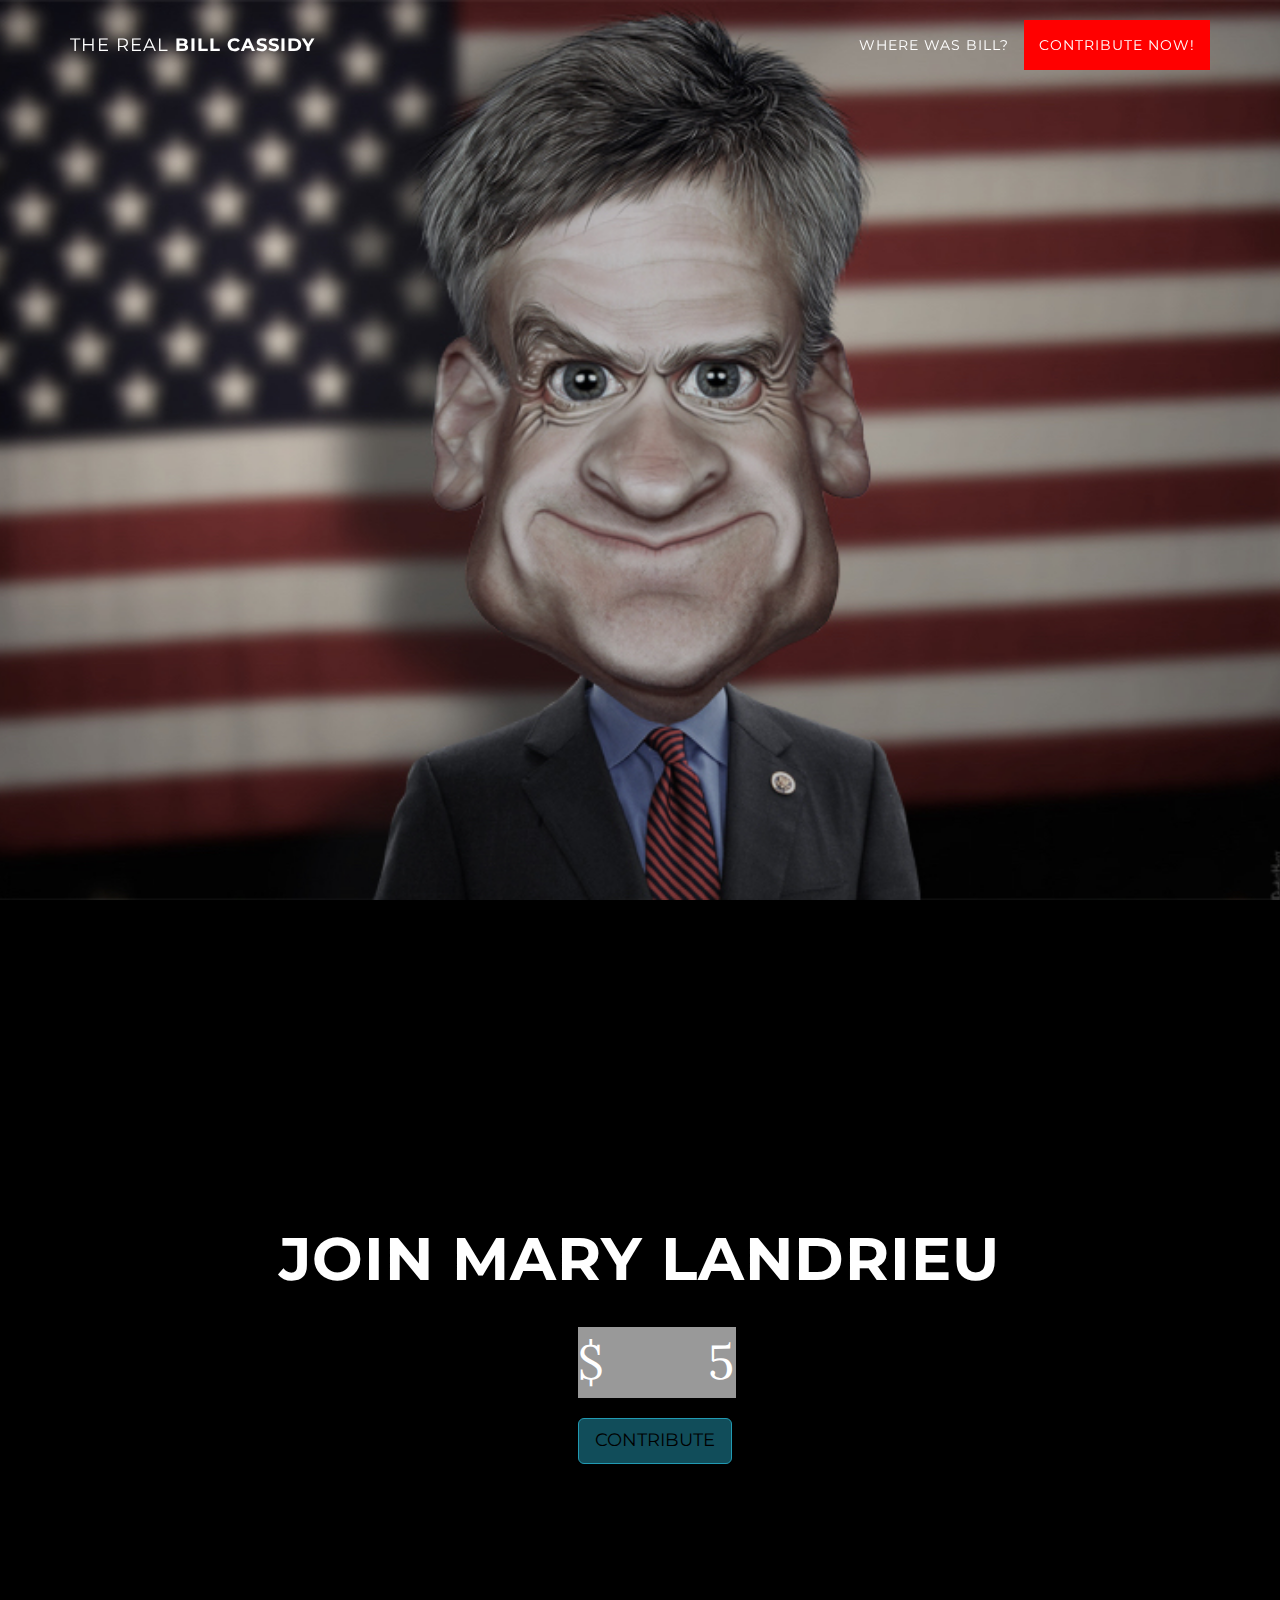
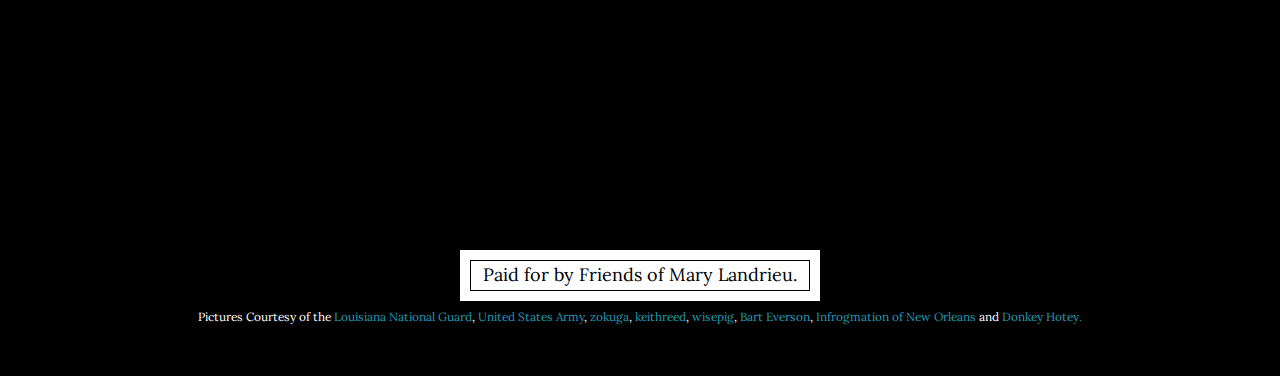
==== ad.html @ e8b5c159 "stuff for video ad" ====
<!DOCTYPE html>
<html lang="en">

<head>

    <meta charset="utf-8">
    <meta http-equiv="X-UA-Compatible" content="IE=edge">
    <meta name="viewport" content="width=device-width, initial-scale=1">
    <meta name="description" content="">
    <meta name="author" content="">

    <title>Bill Cassidy for Senate</title>

		<!-- Twitter Card -->
		<meta name="twitter:card" content="summary_large_image">
		<meta name="twitter:title" content="Where Was Bill?">
		<meta name="twitter:site" content="@WhereWasBill">
		<meta name="twitter:creator" content="@MaryLandrieu">
		<meta name="twitter:description" content="When Louisiana needed someone to stand up for it in Washington… when it needed someone to fight for it… Where was Bill?">
		<meta name="twitter:image:src" content="http://wherewasbill.com/img/front-bg.jpg">


		<!-- Facebook OG Info -->
		<meta name="og:url" content="http://wherewasbill.com/">
		<meta name="og:title" content="Where was Bill?">
		<meta name="og:description" content="When Louisiana needed someone to stand up for it in Washington… when it needed someone to fight for it… Where was Bill?">
		<meta name="og:image" content="http://wherewasbill.com/img/front-bg.jpg">
		<meta name="og:site_name" content="Where Was Bill?">
		<meta name="og:locale" content="en_US">
		<meta name="og:publisher" content="https://www.facebook.com/senatorlandrieu">
		<meta name="og:author" content="https://www.facebook.com/senatorlandrieu">


    <!-- Bootstrap Core CSS -->
    <link href="css/bootstrap.min.css" rel="stylesheet">

    <!-- Custom CSS -->
    <link href="css/grayscale.css" rel="stylesheet">

    <!-- Custom Fonts -->
    <link href="font-awesome-4.1.0/css/font-awesome.min.css" rel="stylesheet" type="text/css">
    <link href="http://fonts.googleapis.com/css?family=Lora:400,700,400italic,700italic" rel="stylesheet" type="text/css">
    <link href="http://fonts.googleapis.com/css?family=Montserrat:400,700" rel="stylesheet" type="text/css">

    <!-- HTML5 Shim and Respond.js IE8 support of HTML5 elements and media queries -->
    <!-- WARNING: Respond.js doesn't work if you view the page via file:// -->
    <!--[if lt IE 9]>
        <script src="https://oss.maxcdn.com/libs/html5shiv/3.7.0/html5shiv.js"></script>
        <script src="https://oss.maxcdn.com/libs/respond.js/1.4.2/respond.min.js"></script>
    <![endif]-->

</head>

<body id="page-top" data-spy="scroll" data-target=".navbar-fixed-top">
	<!-- Google Tag Manager -->
	<noscript><iframe src="//www.googletagmanager.com/ns.html?id=GTM-KGL93G"
	height="0" width="0" style="display:none;visibility:hidden"></iframe></noscript>
	<script>(function(w,d,s,l,i){w[l]=w[l]||[];w[l].push({'gtm.start':
	new Date().getTime(),event:'gtm.js'});var f=d.getElementsByTagName(s)[0],
	j=d.createElement(s),dl=l!='dataLayer'?'&l='+l:'';j.async=true;j.src=
	'//www.googletagmanager.com/gtm.js?id='+i+dl;f.parentNode.insertBefore(j,f);
	})(window,document,'script','dataLayer','GTM-KGL93G');</script>
	<!-- End Google Tag Manager -->
<script>
  (function(i,s,o,g,r,a,m){i['GoogleAnalyticsObject']=r;i[r]=i[r]||function(){
  (i[r].q=i[r].q||[]).push(arguments)},i[r].l=1*new Date();a=s.createElement(o),
  m=s.getElementsByTagName(o)[0];a.async=1;a.src=g;m.parentNode.insertBefore(a,m)
  })(window,document,'script','//www.google-analytics.com/analytics.js','ga');

  ga('create', 'UA-56387790-1', 'auto');
  ga('send', 'pageview');

</script>
    <!-- Navigation -->
    <nav class="navbar navbar-custom navbar-fixed-top" role="navigation">
        <div class="container">
            <div class="navbar-header">
                <button type="button" class="navbar-toggle" data-toggle="collapse" data-target=".navbar-main-collapse">
                    <i class="fa fa-bars"></i>
                </button>
                <a class="navbar-brand page-scroll" href="#page-top">
                      <span class="light">The Real</span> Bill Cassidy
                </a>
            </div>

            <!-- Collect the nav links, forms, and other content for toggling -->
            <div class="collapse navbar-collapse navbar-right navbar-main-collapse">
                <ul class="nav navbar-nav">
                    <!-- Hidden li included to remove active class from about link when scrolled up past about section -->
                    <li class="hidden">
                        <a href="#page-top"></a>
                    </li>
										<li>
											<a class="issue-link" href="http://wherewasbill.com/">Where Was Bill?</a>
                    <li>
                        <a class="page-scroll donate-nav" href="#signup-donate">Contribute Now!</a>
                    </li>
                </ul>
            </div>
            <!-- /.navbar-collapse -->
        </div>
        <!-- /.container -->
    </nav>

    <!-- Intro Header -->
    <header class="intro photo-section front-section fullscreen-ad">
        <div class="photo-body">
            <div class="container">
                <div class="row">
                    <div class="col-md-8 col-md-offset-2">
											<div id="ytplayer"></div>
                    </div>
                </div>
            </div>
        </div>
    </header>
		
    <!-- With Mary Section -->
    <section id="signup-donate" class="container content-section text-center signup-section photo-section">
			<div class="row photo-body">
				<div class="col-lg-8 col-lg-offset-2">
					<h2>Join Mary Landrieu</h2>
					<ul class="list-inline banner-social-buttons">
						<li class="donate"><form action="https://secure.actblue.com/contribute/page/nov2014" method="get"><input type="hidden" name="refcode" value="wwb"><input type="hidden" name="refcode2" value="wwb-home">
							<ol>
								 <fieldset>
					       <li class="dollahbill">$</li>         
						       <li class="amount">
						           <label for="donation-amount">
						             <span class="hide">Donation Amount <abbr title="required">*</abbr></span>
						           </label>
						           <input class="required" id="donation-amount" name="amount" type="tel" pattern="\d*" value="5">
						       </li>
								 </fieldset>
					       <li class="donatebutton"><button class="btn btn-default btn-lg">CONTRIBUTE</button></li>            
					    </ol>
							</form>
						</li>
					</ul>
			</div>
		</div>
	</section>

    <!-- Footer -->
    <footer>
        <div class="container text-center">
						<div id="paidfor">
	            <p>Paid for by Friends of Mary Landrieu.</p>
						</div>
						<small>Pictures Courtesy of the <a rel="nofollow" href="https://farm9.staticflickr.com/8444/7900395196_53019ffa9b_o.jpg">Louisiana National Guard</a>, <a rel="nofollow" href="https://www.flickr.com/photos/familymwr/5285851407">United States Army</a>, <a rel="nofollow" href="https://www.flickr.com/photos/zokuga/6201725514">zokuga</a>, <a rel="nofollow" href="https://www.flickr.com/photos/keithreed01/6977297594">keithreed</a>, <a href="https://www.flickr.com/photos/wisepig/13365857543/in/photostream/">wisepig</a>, <a rel="nofollow" href="https://www.flickr.com/photos/editor/1252393940">Bart Everson</a>, <a rel="nofollow" href="https://www.flickr.com/photos/infrogmation/7522922808/in/set-72157630437076450">Infrogmation of New Orleans</a> and <a rel="nofollow" href="https://www.flickr.com/photos/donkeyhotey/14720652918">Donkey Hotey.</a></small>
        </div>
    </footer>

    <!-- jQuery Version 1.11.0 -->
    <script src="js/jquery-1.11.0.js"></script>

    <!-- Bootstrap Core JavaScript -->
    <script src="js/bootstrap.min.js"></script>

    <!-- Plugin JavaScript -->
    <script src="js/jquery.easing.min.js"></script>

    <!-- Custom Theme JavaScript -->
    <script src="js/grayscale.js"></script>

</body>

</html>
---- css/grayscale.css ----
/*!
 * Start Bootstrap - Grayscale Bootstrap Theme (http://startbootstrap.com)
 * Code licensed under the Apache License v2.0.
 * For details, see http://www.apache.org/licenses/LICENSE-2.0.
 */

body {
    width: 100%;
    height: 100%;
    font-family: Lora,"Helvetica Neue",Helvetica,Arial,sans-serif;
    color: #fff;
    background-color: #000;
}

html {
    width: 100%;
    height: 100%;
}

h1,
h2,
h3,
h4,
h5,
h6 {
    margin: 0 0 35px;
    text-transform: uppercase;
    font-family: Montserrat,"Helvetica Neue",Helvetica,Arial,sans-serif;
    font-weight: 700;
    letter-spacing: 1px;
}

p {
    margin: 0 0 25px;
    font-size: 18px;
    line-height: 1.5;
}

@media(min-width:767px) {
    p {
        margin: 0 0 35px;
        font-size: 18px;
        line-height: 1.6;
    }
}

a {
    color: #219ab3;
    -webkit-transition: all .2s ease-in-out;
    -moz-transition: all .2s ease-in-out;
    transition: all .2s ease-in-out;
}

a:hover,
a:focus {
    text-decoration: none;
    color: #11505d;
}

.light {
    font-weight: 400;
}

.navbar-custom {
    margin-bottom: 0;
    border-bottom: 1px solid rgba(255,255,255,.3);
    text-transform: uppercase;
    font-family: Montserrat,"Helvetica Neue",Helvetica,Arial,sans-serif;
    background-color: #000;
}

.navbar-custom .navbar-brand {
    font-weight: 700;
}

.navbar-custom .navbar-brand:focus {
    outline: 0;
}

.navbar-custom .navbar-brand .navbar-toggle {
    padding: 4px 6px;
    font-size: 16px;
    color: #fff;
}

.navbar-custom .navbar-brand .navbar-toggle:focus,
.navbar-custom .navbar-brand .navbar-toggle:active {
    outline: 0;
}

.navbar-custom a {
    color: #fff;
}

.navbar-custom .nav li.active {
    outline: nonte;
    background-color: rgba(255,255,255,.3);
}

.navbar-custom .nav li a {
    -webkit-transition: background .3s ease-in-out;
    -moz-transition: background .3s ease-in-out;
    transition: background .3s ease-in-out;
}

.navbar-custom .nav li a:hover,
.navbar-custom .nav li a:focus,
.navbar-custom .nav li a.active {
    outline: 0;
    background-color: rgba(255,255,255,.3);
}

.dropdown-menu a, .dropdown-menu {
  background-color: #bbb;	
}

.donate-nav { background-color:#f00;}

@media(min-width:767px) {
    .navbar {
        padding: 20px 0;
        border-bottom: 0;
        letter-spacing: 1px;
        background: 0 0;
        -webkit-transition: background .5s ease-in-out,padding .5s ease-in-out;
        -moz-transition: background .5s ease-in-out,padding .5s ease-in-out;
        transition: background .5s ease-in-out,padding .5s ease-in-out;
    }

    .top-nav-collapse {
        padding: 0;
        background-color: #000;
    }

    .navbar-custom.top-nav-collapse {
        border-bottom: 1px solid rgba(255,255,255,.3);
    }
}

.photo-section, .photo-background{ 
  display: table;
  width: 100%;
  height: auto;
  padding: 100px 0;
  text-align: center;
  color: #fff;
  background-color: #000;
  -webkit-background-size: cover;
  -moz-background-size: cover;
  background-size: cover;
  -o-background-size: cover;
}

.photo-section .photo-body {
    display: table-cell;
    vertical-align: middle;
}

.brand-heading, .photo-section h2 {
    font-size: 40px;
}


.intro-text, .mary-text, .bill-text {
  font-size: 18px;
}

.mary-text, .bill-text {
	font-size: 26px;
}

.intro {
	padding-top:100px;
}

@media(min-width:767px) {
		.intro .intro-text {
				width:740px;
		}

    .intro, .photo-section {
        height: 100%;
        padding: 0;
    }

    .brand-heading, .photo-section h2 {
        font-size: 60px;
    }

		h1.brand-heading {
			font-size: 100px;
		}

		.intro-text {
        font-size: 25px;
    }
		
		.mary-text, .bill-text {
			font-size: 36px;
		}

}

.btn-circle {
    width: 70px;
    height: 70px;
    margin-top: 15px;
    padding: 7px 16px;
    border: 2px solid #fff;
    border-radius: 35px;
    font-size: 40px;
    color: #fff;
    background: 0 0;
    -webkit-transition: background .3s ease-in-out;
    -moz-transition: background .3s ease-in-out;
    transition: background .3s ease-in-out;
}

.btn-circle:hover,
.btn-circle:focus {
    outline: 0;
    color: #fff;
    background: rgba(255,255,255,.1);
}

.btn-circle i.animated {
    -webkit-transition-property: -webkit-transform;
    -webkit-transition-duration: 1s;
    -moz-transition-property: -moz-transform;
    -moz-transition-duration: 1s;
}

.btn-circle:hover i.animated {
    -webkit-animation-name: pulse;
    -moz-animation-name: pulse;
    -webkit-animation-duration: 1.5s;
    -moz-animation-duration: 1.5s;
    -webkit-animation-iteration-count: infinite;
    -moz-animation-iteration-count: infinite;
    -webkit-animation-timing-function: linear;
    -moz-animation-timing-function: linear;
}

@-webkit-keyframes pulse {    
    0 {
        -webkit-transform: scale(1);
        transform: scale(1);
    }

    50% {
        -webkit-transform: scale(1.2);
        transform: scale(1.2);
    }

    100% {
        -webkit-transform: scale(1);
        transform: scale(1);
    }
}

@-moz-keyframes pulse {    
    0 {
        -moz-transform: scale(1);
        transform: scale(1);
    }

    50% {
        -moz-transform: scale(1.2);
        transform: scale(1.2);
    }

    100% {
        -moz-transform: scale(1);
        transform: scale(1);
    }
}

.content-section {
    padding-top: 100px;
}

.women-section {
	background: url(../img/women-bg.jpg) no-repeat center center scroll;
}

.front-section {
	background: url(../img/front-bg.jpg) no-repeat center center scroll;
}

.onepercent-section {
	background: url(../img/onepercent-bg.jpg) no-repeat center center scroll;
}

.vets-section,.veterans-section {
	background: url(../img/vets-bg.jpg) no-repeat center center scroll;
}

.seniors-section {
	background: url(../img/seniors-bg.jpg) no-repeat center center scroll;
}

.levee-section {
	background: url(../img/levee-bg.jpg) no-repeat center center scroll;
}

.energy-section {
	background: url(../img/energy-bg.jpg) no-repeat center center scroll;
}

.education-section {
	background: url(../img/education-bg.jpg) no-repeat center center scroll;
}

.mary-levee {
    background: url(../img/mary-levee-bg.jpg) no-repeat center center scroll;
}

.mary-women {
    background: url(../img/mary-women-bg.jpg) no-repeat center center scroll;
}

.mary-students {
    background: url(../img/mary-students-bg.jpg) no-repeat center center scroll;
}

.mary-oil-and-gas {
    background: url(../img/mary-oil-and-gas-bg.jpg) no-repeat center center scroll;
}

.mary-seniors {
    background: url(../img/mary-seniors-bg.jpg) no-repeat center center scroll;
}

.mary-veterans {
    background: url(../img/mary-veterans-bg.jpg) no-repeat center center scroll;
}


/* Donate Form */
.donate input {background-color:#999; border:none; width:125px; font-size:48px; text-align:right;}
.donate ol { list-style:none; }
.donate ol li {display: inline;}
.donate fieldset {display: inline; background-color:#999;}
.donate .dollahbill {font-size:48px; }
.donate button {display:block; margin-top:20px;}
.donate {margin-bottom: 50px;}


/*.mary-section h2 {width:630px;}*/


.photo-section {
	width:100%;
	padding: 75px 0 50px;
	color: #fff;
	background-color: #000;
	-webkit-background-size: cover;
	-moz-background-size: cover;
	background-size: cover;
	-o-background-size: cover;
}



#withmary {
	width: 100%;
	height: 600px;
	margin-top:100px;
	background: url(../img/withmary-bg.png) no-repeat center center scroll;
  background-color: #000;
  -webkit-background-size: cover;
  -moz-background-size: cover;
  background-size: cover;
  -o-background-size: cover;
}

#paidfor {background:#fff; width:360px; margin: 0 auto; padding: 5px 5px 5px 5px; margin-bottom:5px;}

#paidfor p { border: 1px solid black; color:#000; margin: 5px 5px 5px 5px;}

@media(min-width:767px) {
    .content-section {
        padding-top: 100px;
    }

    .download-section {
        padding: 100px 0;
    }
}

.btn {
    text-transform: uppercase;
    font-family: Montserrat,"Helvetica Neue",Helvetica,Arial,sans-serif;
    font-weight: 400;
    -webkit-transition: all .3s ease-in-out;
    -moz-transition: all .3s ease-in-out;
    transition: all .3s ease-in-out;
}

.btn-default {
    border: 1px solid #219ab3;
    background-color: rgba(33,154,179,0.5);
		color:#000;
}

.btn-default:hover,
.btn-default:focus {
    border: 1px solid #219ab3;
    outline: 0;
    color: #000;
		opacity:1;
    background-color: #219ab3;
}

ul.banner-social-buttons {
    margin-top: 0;
}

/* full screen ad stuff */
header.fullscreen-ad div {padding:0; margin:0;}

@media(max-width:1199px) {
    ul.banner-social-buttons {
        margin-top: 15px;
    }
}

@media(max-width:767px) {

   ul.banner-social-buttons li {
				display:block;
        margin-bottom: 20px;
        padding: 0;
    }
		
    ul.banner-social-buttons li:last-child {
        margin-bottom: 0;
    }
		
		ul.banner-social-buttons li.donate {display: inline-block;}
		ul.banner-social-buttons li ol li {display: inline;}
}

footer {
    padding: 50px 0;
}

footer p {
    margin: 0;
}

::-moz-selection {
    text-shadow: none;
    background: #fcfcfc;
    background: rgba(255,255,255,.2);
}

::selection {
    text-shadow: none;
    background: #fcfcfc;
    background: rgba(255,255,255,.2);
}

img::selection {
    background: 0 0;
}

img::-moz-selection {
    background: 0 0;
}

body {
    webkit-tap-highlight-color: rgba(255,255,255,.2);
}
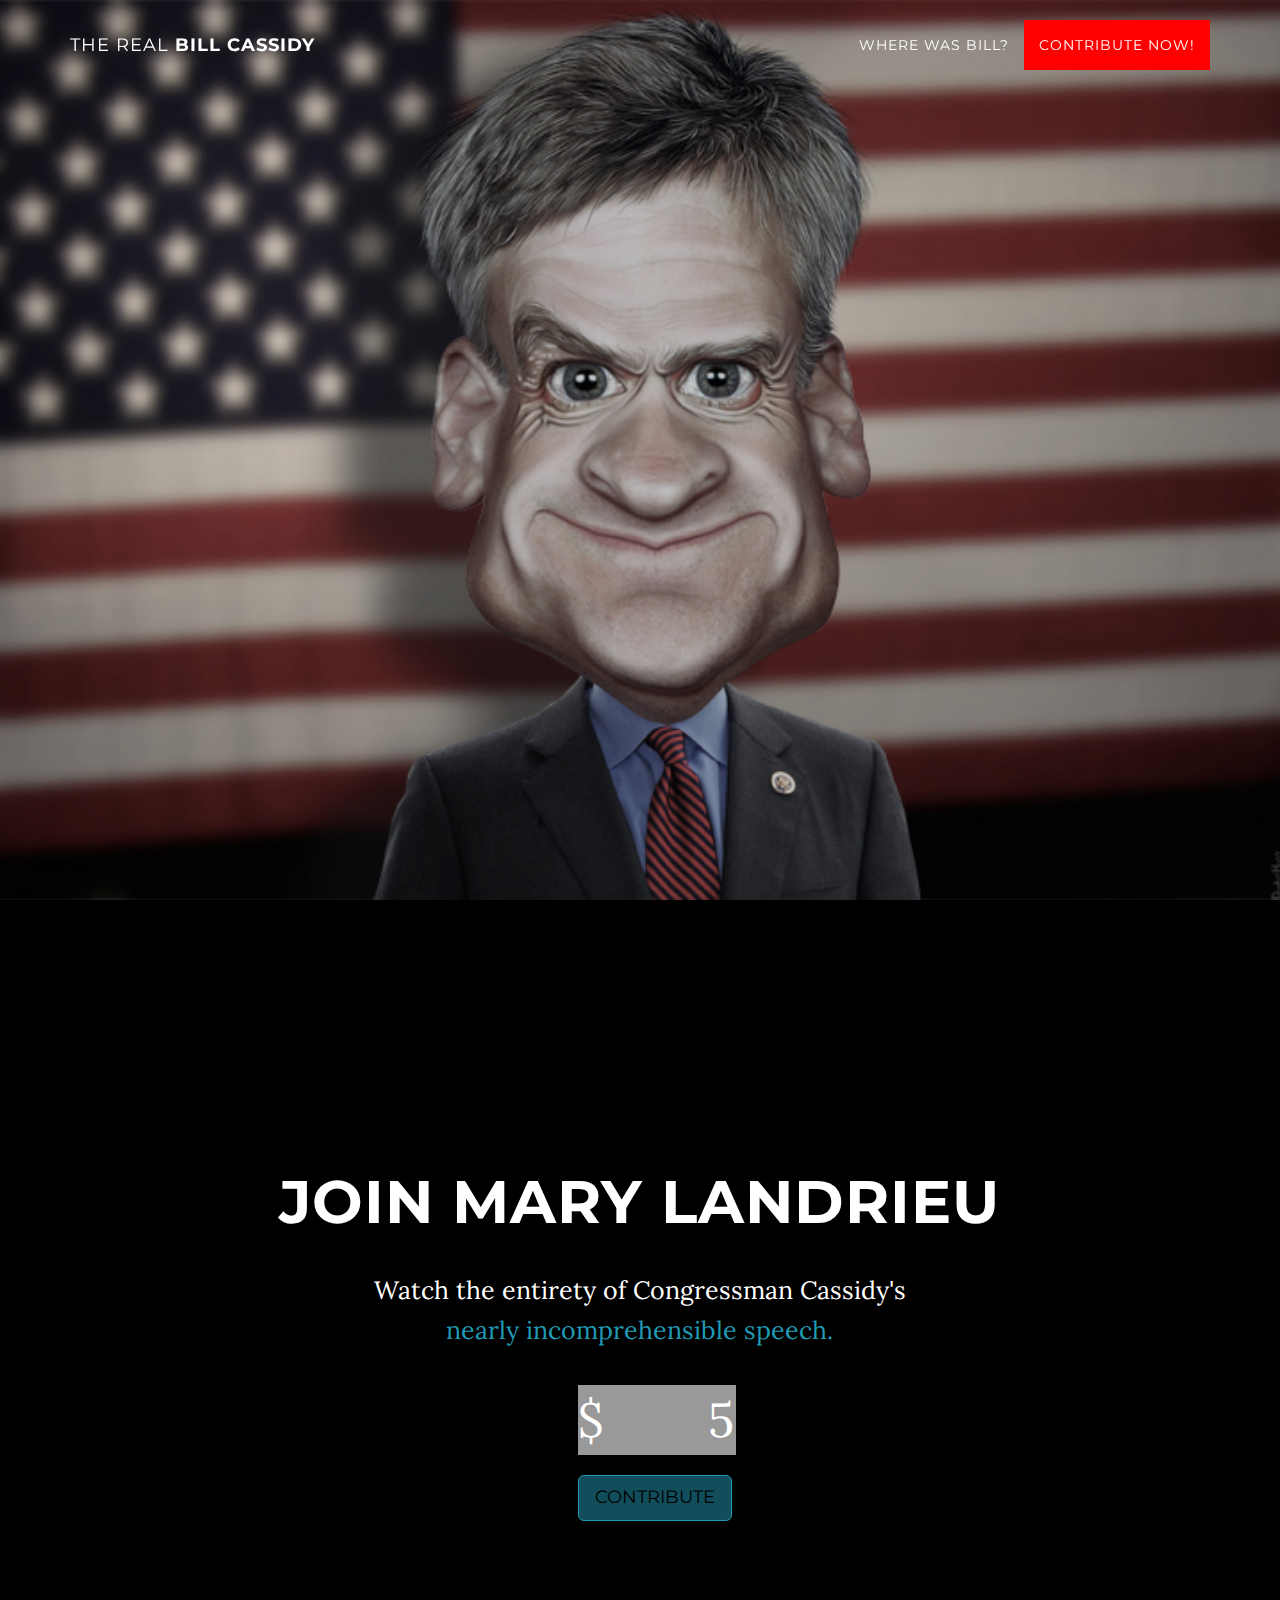
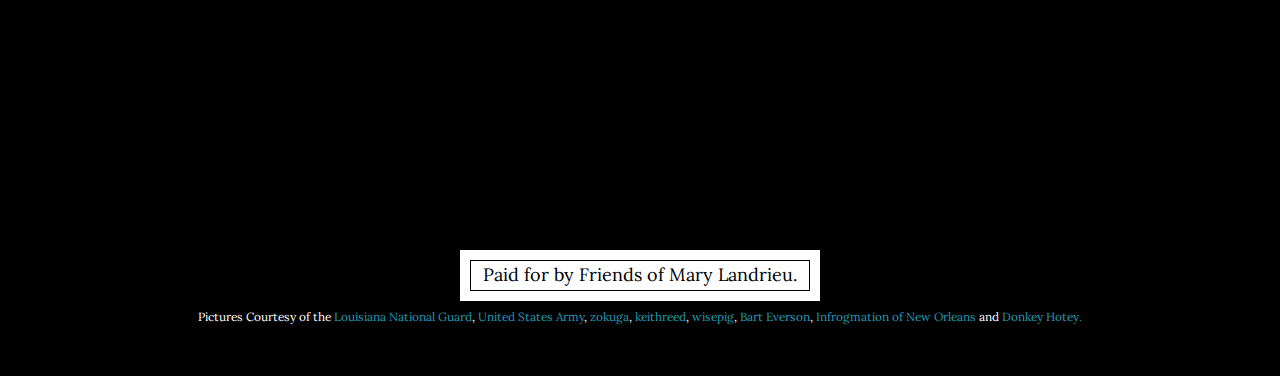
==== commit 75c00a7a: "add link for full speech" ====
--- a/ad.html
+++ b/ad.html
@@ -120,6 +120,7 @@
 			<div class="row photo-body">
 				<div class="col-lg-8 col-lg-offset-2">
 					<h2>Join Mary Landrieu</h2>
+					<p class="intro-text">Watch the entirety of Congressman Cassidy's <br /> <a href="http://youtu.be/DNG6GE6l9-w">nearly incomprehensible speech.</a>
 					<ul class="list-inline banner-social-buttons">
 						<li class="donate"><form action="https://secure.actblue.com/contribute/page/nov2014" method="get"><input type="hidden" name="refcode" value="wwb"><input type="hidden" name="refcode2" value="wwb-home">
 							<ol>
